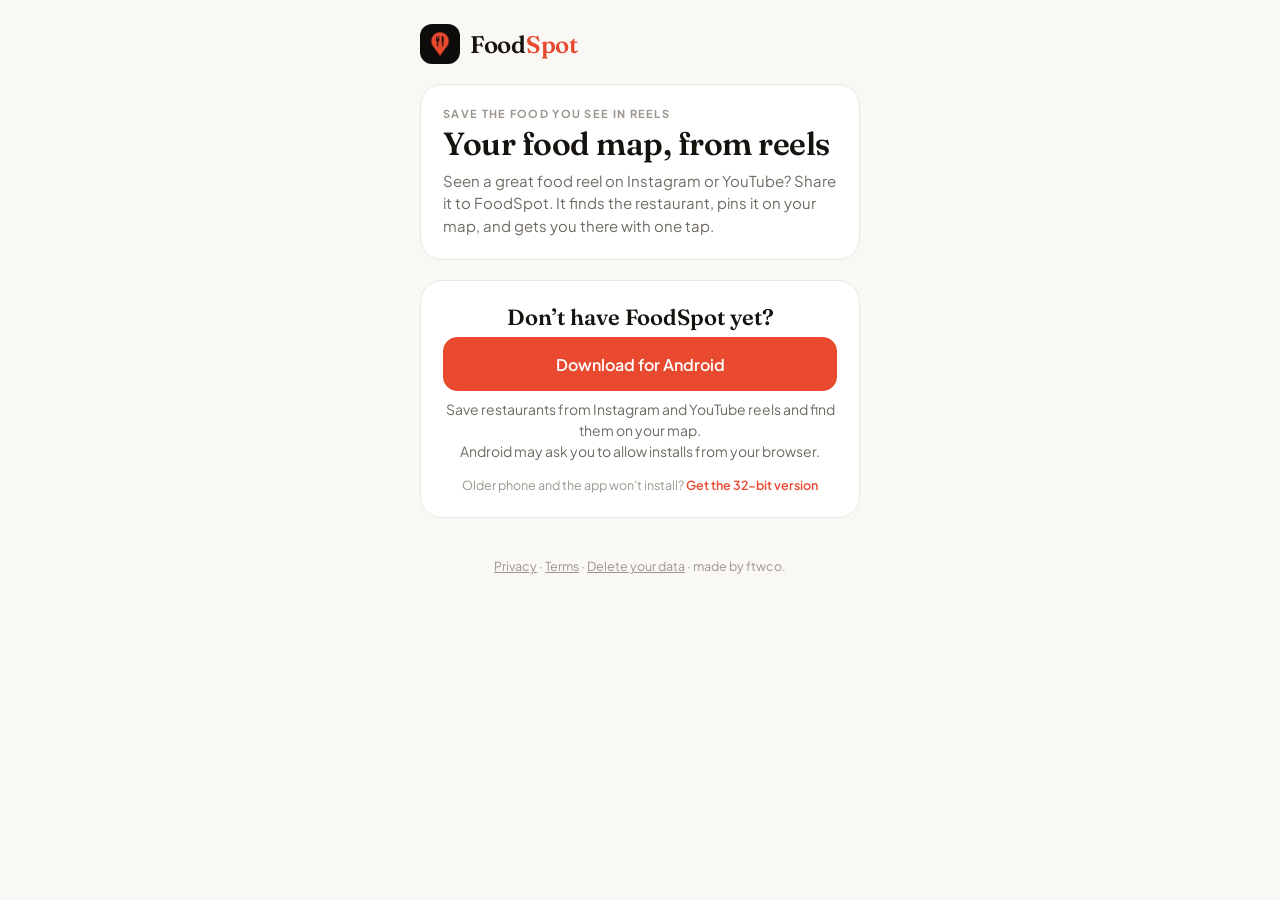
==== s/index.html @ ebea8054 "Home page with download links; shared-spot page moves to /s/; privacy, terms, delete-data" ====
<!doctype html>
<html lang="en">
<head>
<meta charset="utf-8" />
<meta name="viewport" content="width=device-width, initial-scale=1, viewport-fit=cover" />
<title>FoodSpot</title>
<meta name="description" content="A restaurant shared with you on FoodSpot." />
<meta name="theme-color" content="#0D0C0B" />
<link rel="icon" href="../icon.png" />
<link rel="preconnect" href="https://fonts.googleapis.com" />
<link rel="preconnect" href="https://fonts.gstatic.com" crossorigin />
<link rel="stylesheet" href="https://fonts.googleapis.com/css2?family=Fraunces:opsz,wght@9..144,600&family=Plus+Jakarta+Sans:wght@400;500;600;700&display=swap" />
<!--
  FoodSpot share landing page. Static: the spot travels in the URL fragment
  (#<base64url JSON>, format v1, same as src/lib/spot-codec.ts), so no server is needed.
  On Android it first tries to open the app (foodspot://add?d=…) and comes back here with
  ?noapp=1 if FoodSpot isn't installed. Set APK_URL below when the APK is published.
-->
<style>
  :root {
    --bg: #FAF8F4; --card: #FFFFFF; --text: #16130F; --muted: #6F6A62; --faint: #9C968C;
    --border: #ECE7DF; --accent: #E8492F; --accent-soft: #FDE9E4; --on-accent: #FFFFFF;
  }
  @media (prefers-color-scheme: dark) {
    :root:not([data-theme="light"]) {
      --bg: #0D0C0B; --card: #181614; --text: #F6F3EE; --muted: #ABA59C; --faint: #7A746B;
      --border: #2A2723; --accent: #FF6A47; --accent-soft: #3A1C14;
    }
  }
  * { box-sizing: border-box; }
  html, body { margin: 0; background: var(--bg); color: var(--text); }
  body {
    font-family: 'Plus Jakarta Sans', system-ui, sans-serif;
    min-height: 100vh; display: flex; justify-content: center;
    padding: max(24px, env(safe-area-inset-top)) 16px 40px;
    -webkit-font-smoothing: antialiased;
  }
  main { width: 100%; max-width: 440px; display: flex; flex-direction: column; gap: 20px; }
  .brand { display: flex; align-items: center; gap: 10px; }
  .brand img { width: 40px; height: 40px; border-radius: 12px; }
  .wordmark { font-family: Fraunces, Georgia, serif; font-size: 24px; font-weight: 600; letter-spacing: -0.3px; }
  .wordmark span { color: var(--accent); }
  .card { background: var(--card); border: 1px solid var(--border); border-radius: 22px; padding: 22px; }
  .label { font-size: 11px; font-weight: 700; letter-spacing: 1.3px; text-transform: uppercase; color: var(--faint); }
  h1 { font-family: Fraunces, Georgia, serif; font-weight: 600; font-size: 32px; line-height: 1.12; letter-spacing: -0.5px; margin: 6px 0 8px; overflow-wrap: anywhere; }
  .address { color: var(--muted); font-size: 15px; line-height: 1.5; margin: 0; }
  .creator { display: flex; align-items: center; gap: 12px; margin-top: 18px; padding-top: 18px; border-top: 1px solid var(--border); }
  .avatar { width: 40px; height: 40px; border-radius: 50%; background: var(--accent-soft); color: var(--accent); display: grid; place-items: center; font-weight: 700; flex: none; }
  .creator .who { font-weight: 700; }
  .creator .handle { color: var(--muted); font-size: 14px; }
  .actions { display: grid; gap: 10px; }
  .row { display: grid; grid-template-columns: 1fr 1fr; gap: 10px; }
  .btn { display: flex; align-items: center; justify-content: center; gap: 8px; height: 54px; border-radius: 14px; font: 600 16px 'Plus Jakarta Sans', system-ui, sans-serif; text-decoration: none; border: 1.5px solid var(--border); color: var(--text); background: transparent; cursor: pointer; }
  .btn.primary { background: var(--accent); border-color: var(--accent); color: var(--on-accent); }
  .btn:active { opacity: .75; }
  .download { text-align: center; }
  .download p { color: var(--muted); font-size: 14px; line-height: 1.5; margin: 8px 0 0; }
  .download .older { font-size: 12.5px; color: var(--faint); margin-top: 14px; }
  .download .older a { color: var(--accent); font-weight: 600; text-decoration: none; }
  .download h2 { font-family: Fraunces, Georgia, serif; font-weight: 600; font-size: 22px; margin: 0 0 6px; }
  .links a { color: inherit; }
  .note { color: var(--faint); font-size: 12.5px; text-align: center; margin: 0; }
  .hidden { display: none !important; }
</style>
</head>
<body>
<main>
  <div class="brand">
    <img src="../icon.png" alt="" />
    <div class="wordmark">Food<span>Spot</span></div>
  </div>

  <section class="card" id="spot">
    <div class="label" id="place">Shared with you</div>
    <h1 id="name">A food spot for you</h1>
    <p class="address" id="address">Open this link on your phone to see it in FoodSpot.</p>
    <div class="creator hidden" id="creator">
      <div class="avatar" id="initial"></div>
      <div>
        <div class="label">From the reel by</div>
        <div><span class="who" id="who"></span> <span class="handle" id="handle"></span></div>
      </div>
    </div>
  </section>

  <div class="actions" id="actions">
    <a class="btn primary" id="open" href="#">Open in FoodSpot</a>
    <div class="row">
      <a class="btn" id="directions" target="_blank" rel="noopener">Directions</a>
      <a class="btn" id="reel" target="_blank" rel="noopener">Watch the reel</a>
    </div>
  </div>

  <section class="card download">
    <h2>Don’t have FoodSpot yet?</h2>
    <a class="btn primary" id="download" href="#">Download for Android</a>
    <p>Save restaurants from Instagram and YouTube reels and find them on your map.<br />
      Android may ask you to allow installs from your browser.</p>
    <p class="older" id="older-wrap">Older phone and the app won’t install?
      <a id="download32" href="#">Get the 32-bit version</a></p>
  </section>

  <p class="note" id="note"></p>
  <p class="note links"><a href="../privacy">Privacy</a> · <a href="../terms">Terms</a> · <a href="../delete-data">Delete your data</a> · made by ftwco.</p>
</main>

<script>
(function () {
  // Where the APK is downloaded from (e.g. a GitHub Releases "latest" asset URL).
  // FoodSpot.apk is 64-bit only (nearly every phone); FoodSpot-32bit.apk is for older phones.
  var APK_URL = 'https://github.com/sandeepkramesan/foodspot/releases/latest/download/FoodSpot.apk';
  var APK_32_URL = 'https://github.com/sandeepkramesan/foodspot/releases/latest/download/FoodSpot-32bit.apk';
  var PACKAGE = 'com.foodspot.app';

  var B64 = 'ABCDEFGHIJKLMNOPQRSTUVWXYZabcdefghijklmnopqrstuvwxyz0123456789-_';
  function decode(s) {
    var clean = s.replace(/[^A-Za-z0-9_-]/g, ''), bytes = [];
    for (var i = 0; i < clean.length; i += 4) {
      var chunk = clean.slice(i, i + 4), padded = (chunk + 'AAAA').slice(0, 4), n = 0;
      for (var j = 0; j < 4; j++) n = (n << 6) | B64.indexOf(padded[j]);
      bytes.push((n >> 16) & 255);
      if (chunk.length > 2) bytes.push((n >> 8) & 255);
      if (chunk.length > 3) bytes.push(n & 255);
    }
    var pct = bytes.map(function (b) { return '%' + ('0' + b.toString(16)).slice(-2); }).join('');
    return JSON.parse(decodeURIComponent(pct));
  }
  function $(id) { return document.getElementById(id); }
  function cityLabel(address) {
    var parts = address.split(',').map(function (p) { return p.trim(); })
      .filter(function (p) { return p && !/\bWard$|\bZone \d+$|^\d{4,6}$/i.test(p); });
    if (parts.length && /^(india|united states|usa|united kingdom|uk|uae|united arab emirates|singapore)$/i.test(parts[parts.length - 1])) parts.pop();
    if (parts.length >= 4) parts.pop();
    return parts.slice(-2).join(' · ');
  }

  var payload = location.hash.slice(1);
  var spot = null;
  try { spot = payload ? decode(payload) : null; } catch (e) { spot = null; }
  if (!spot || spot.v !== 1) spot = null;

  var isAndroid = /Android/i.test(navigator.userAgent);
  var appLink = spot ? 'foodspot://add?d=' + payload : 'foodspot://';
  var noApp = /[?&]noapp=1/.test(location.search);
  var fallback = location.origin + location.pathname + '?noapp=1' + location.hash;
  var intentLink = 'intent://' + appLink.replace('foodspot://', '') +
    '#Intent;scheme=foodspot;package=' + PACKAGE +
    ';S.browser_fallback_url=' + encodeURIComponent(fallback) + ';end';

  if (APK_URL) $('download').href = APK_URL;
  else { $('download').removeAttribute('href'); $('download').textContent = 'Android app coming soon'; }
  if (APK_32_URL) $('download32').href = APK_32_URL; else $('older-wrap').classList.add('hidden');

  if (!spot) {
    $('actions').classList.add('hidden');
    if (payload) {
      $('note').textContent = 'This link looks incomplete. Ask your friend to share it again.';
    } else {
      // Home page (no shared spot).
      $('place').textContent = 'Save the food you see in reels';
      $('name').textContent = 'Your food map, from reels';
      $('address').textContent = 'Seen a great food reel on Instagram or YouTube? Share it to FoodSpot. ' +
        'It finds the restaurant, pins it on your map, and gets you there with one tap.';
    }
    return;
  }

  document.title = spot.n + ' · FoodSpot';
  $('place').textContent = cityLabel(spot.a || '') || 'Shared with you';
  $('name').textContent = spot.n;
  $('address').textContent = spot.a || '';
  if (spot.c && (spot.c.n || spot.c.h)) {
    $('creator').classList.remove('hidden');
    $('who').textContent = spot.c.n || '@' + spot.c.h;
    $('handle').textContent = spot.c.n && spot.c.h ? '@' + spot.c.h : '';
    $('initial').textContent = ((spot.c.n || spot.c.h).replace(/^[^\p{L}\p{N}]+/u, '')[0] || '?').toUpperCase();
  }
  var dest = spot.nb === 'pin' ? spot.la + ',' + spot.lo : [spot.n, spot.a].filter(Boolean).join(', ');
  $('directions').href = 'https://www.google.com/maps/dir/?api=1&destination=' + encodeURIComponent(dest);
  if (spot.u) $('reel').href = spot.u; else $('reel').classList.add('hidden');
  $('open').href = isAndroid ? intentLink : appLink;

  if (noApp) {
    $('note').textContent = 'FoodSpot isn’t installed on this phone yet. Download it, then open this link again.';
    $('open').classList.remove('primary');
  } else if (isAndroid) {
    // Opens the app if installed; otherwise Chrome loads the ?noapp=1 fallback (this page).
    location.replace(intentLink);
  }
})();
</script>
</body>
</html>
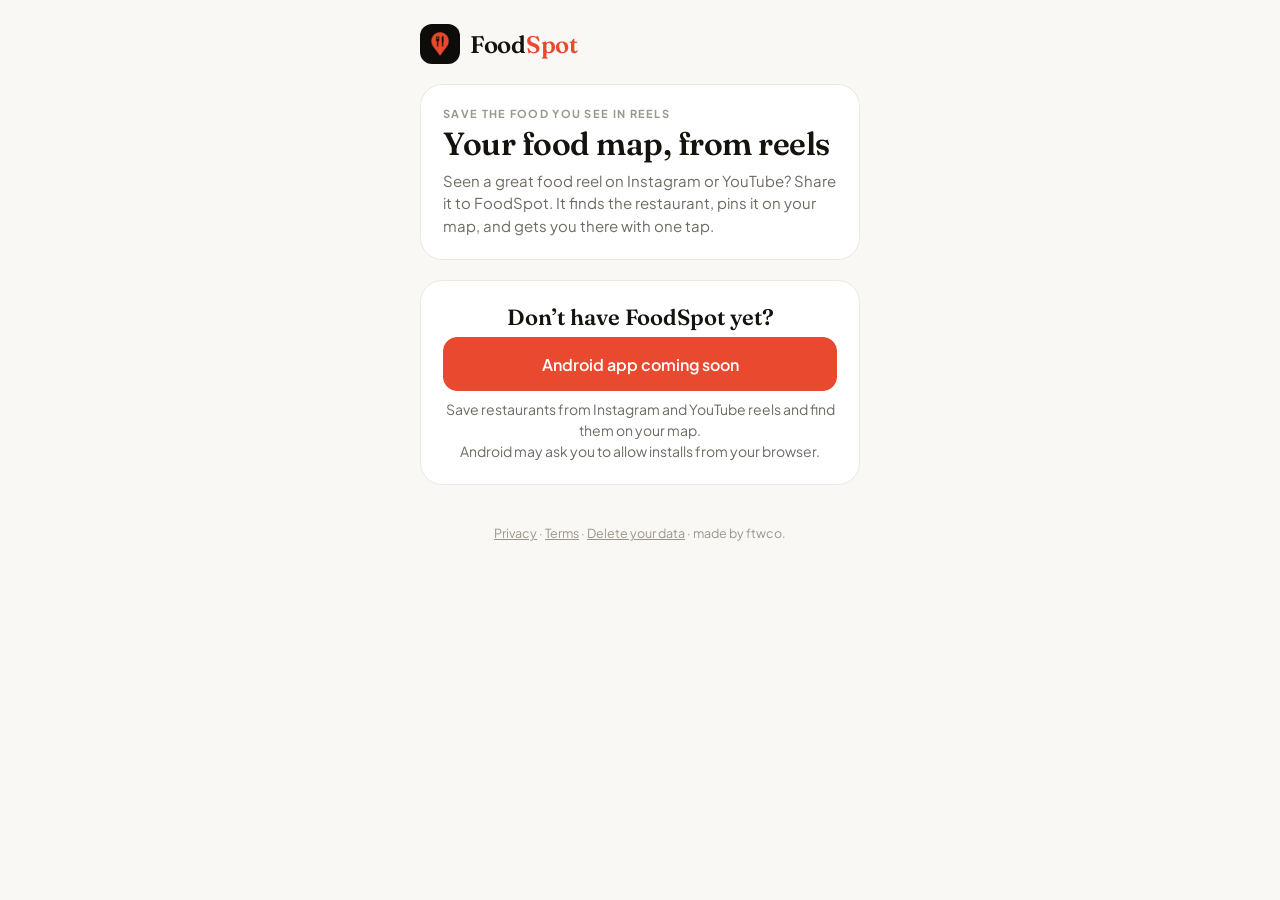
==== commit a8f7d911: "Coming soon: hide the home page and download links until the Google Play launch" ====
--- a/s/index.html
+++ b/s/index.html
@@ -108,8 +108,9 @@
 (function () {
   // Where the APK is downloaded from (e.g. a GitHub Releases "latest" asset URL).
   // FoodSpot.apk is 64-bit only (nearly every phone); FoodSpot-32bit.apk is for older phones.
-  var APK_URL = 'https://github.com/sandeepkramesan/foodspot/releases/latest/download/FoodSpot.apk';
-  var APK_32_URL = 'https://github.com/sandeepkramesan/foodspot/releases/latest/download/FoodSpot-32bit.apk';
+  // Empty until FoodSpot is on Google Play: the card then says "Android app coming soon".
+  var APK_URL = '';
+  var APK_32_URL = '';
   var PACKAGE = 'com.foodspot.app';
 
   var B64 = 'ABCDEFGHIJKLMNOPQRSTUVWXYZabcdefghijklmnopqrstuvwxyz0123456789-_';
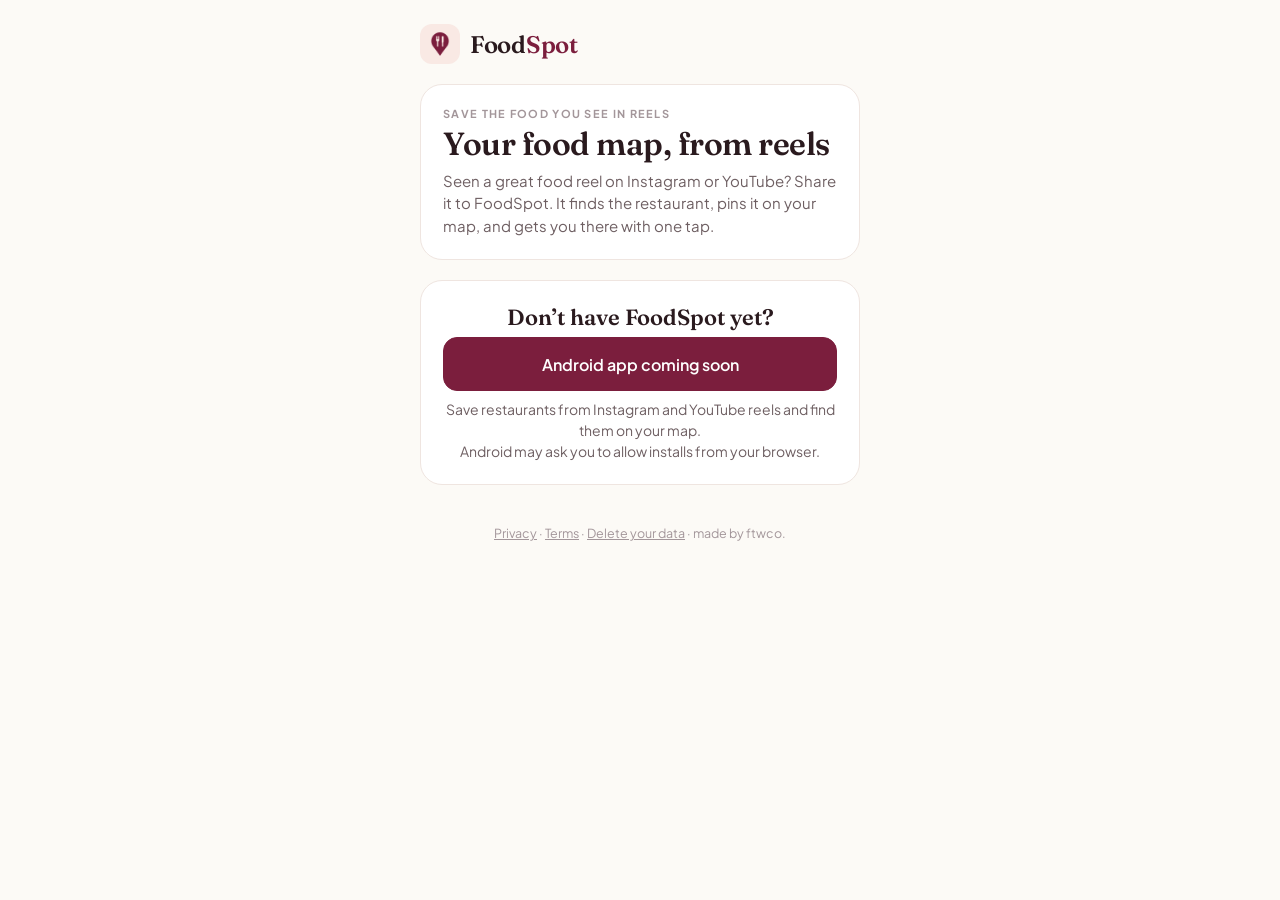
==== commit 12ae97ae: "Wine & Olive palette on every page, new icon and share card" ====
--- a/s/index.html
+++ b/s/index.html
@@ -5,27 +5,35 @@
 <meta name="viewport" content="width=device-width, initial-scale=1, viewport-fit=cover" />
 <title>FoodSpot</title>
 <meta name="description" content="A restaurant shared with you on FoodSpot." />
-<meta name="theme-color" content="#0D0C0B" />
+<meta name="theme-color" content="#FCFAF6" />
+<!-- Link previews (WhatsApp, Telegram…). For short links (/s/<id>) the site Worker
+     (site/src/index.js) fills in the spot's name and address. -->
+<meta property="og:type" content="website" />
+<meta property="og:site_name" content="FoodSpot" />
+<meta property="og:title" content="FoodSpot" />
+<meta property="og:description" content="A restaurant shared with you on FoodSpot." />
+<meta property="og:url" content="https://foodspot.app/s/" />
+<meta property="og:image" content="https://foodspot.app/share-card.png" />
+<meta property="og:image:width" content="1200" />
+<meta property="og:image:height" content="630" />
+<meta name="twitter:card" content="summary_large_image" />
 <link rel="icon" href="../icon.png" />
 <link rel="preconnect" href="https://fonts.googleapis.com" />
 <link rel="preconnect" href="https://fonts.gstatic.com" crossorigin />
 <link rel="stylesheet" href="https://fonts.googleapis.com/css2?family=Fraunces:opsz,wght@9..144,600&family=Plus+Jakarta+Sans:wght@400;500;600;700&display=swap" />
 <!--
-  FoodSpot share landing page. Static: the spot travels in the URL fragment
-  (#<base64url JSON>, format v1, same as src/lib/spot-codec.ts), so no server is needed.
+  FoodSpot share landing page. The spot is a base64url JSON payload (format v1, same as
+  src/lib/spot-codec.ts): short links /s/<id> get it from the site Worker (window.FS_PAYLOAD),
+  older long links carry it in the URL fragment (#<payload>).
   On Android it first tries to open the app (foodspot://add?d=…) and comes back here with
   ?noapp=1 if FoodSpot isn't installed. Set APK_URL below when the APK is published.
 -->
 <style>
   :root {
-    --bg: #FAF8F4; --card: #FFFFFF; --text: #16130F; --muted: #6F6A62; --faint: #9C968C;
-    --border: #ECE7DF; --accent: #E8492F; --accent-soft: #FDE9E4; --on-accent: #FFFFFF;
-  }
-  @media (prefers-color-scheme: dark) {
-    :root:not([data-theme="light"]) {
-      --bg: #0D0C0B; --card: #181614; --text: #F6F3EE; --muted: #ABA59C; --faint: #7A746B;
-      --border: #2A2723; --accent: #FF6A47; --accent-soft: #3A1C14;
-    }
+    /* Wine & Olive palette (same as the app). Light only. */
+    --bg: #FCFAF6; --card: #FFFFFF; --text: #2A1A1E; --muted: #6E5F62; --faint: #A3969A;
+    --border: #EFE5E0; --accent: #7B1E3D; --accent-soft: #F9E9E4; --on-accent: #FFFFFF; --olive: #8A9A5B;
+    color-scheme: light;
   }
   * { box-sizing: border-box; }
   html, body { margin: 0; background: var(--bg); color: var(--text); }
@@ -135,13 +143,14 @@
     return parts.slice(-2).join(' · ');
   }
 
-  var payload = location.hash.slice(1);
+  var payload = location.hash.slice(1) || window.FS_PAYLOAD || '';
   var spot = null;
   try { spot = payload ? decode(payload) : null; } catch (e) { spot = null; }
   if (!spot || spot.v !== 1) spot = null;
 
   var isAndroid = /Android/i.test(navigator.userAgent);
   var appLink = spot ? 'foodspot://add?d=' + payload : 'foodspot://';
+  // Short links keep their path (/s/<id>); the Worker fills the payload in again on the way back.
   var noApp = /[?&]noapp=1/.test(location.search);
   var fallback = location.origin + location.pathname + '?noapp=1' + location.hash;
   var intentLink = 'intent://' + appLink.replace('foodspot://', '') +
@@ -154,7 +163,8 @@
 
   if (!spot) {
     $('actions').classList.add('hidden');
-    if (payload) {
+    // FS_MISSING: a short link the server doesn't know (mistyped, or its owner deleted their account).
+    if (payload || window.FS_MISSING) {
       $('note').textContent = 'This link looks incomplete. Ask your friend to share it again.';
     } else {
       // Home page (no shared spot).
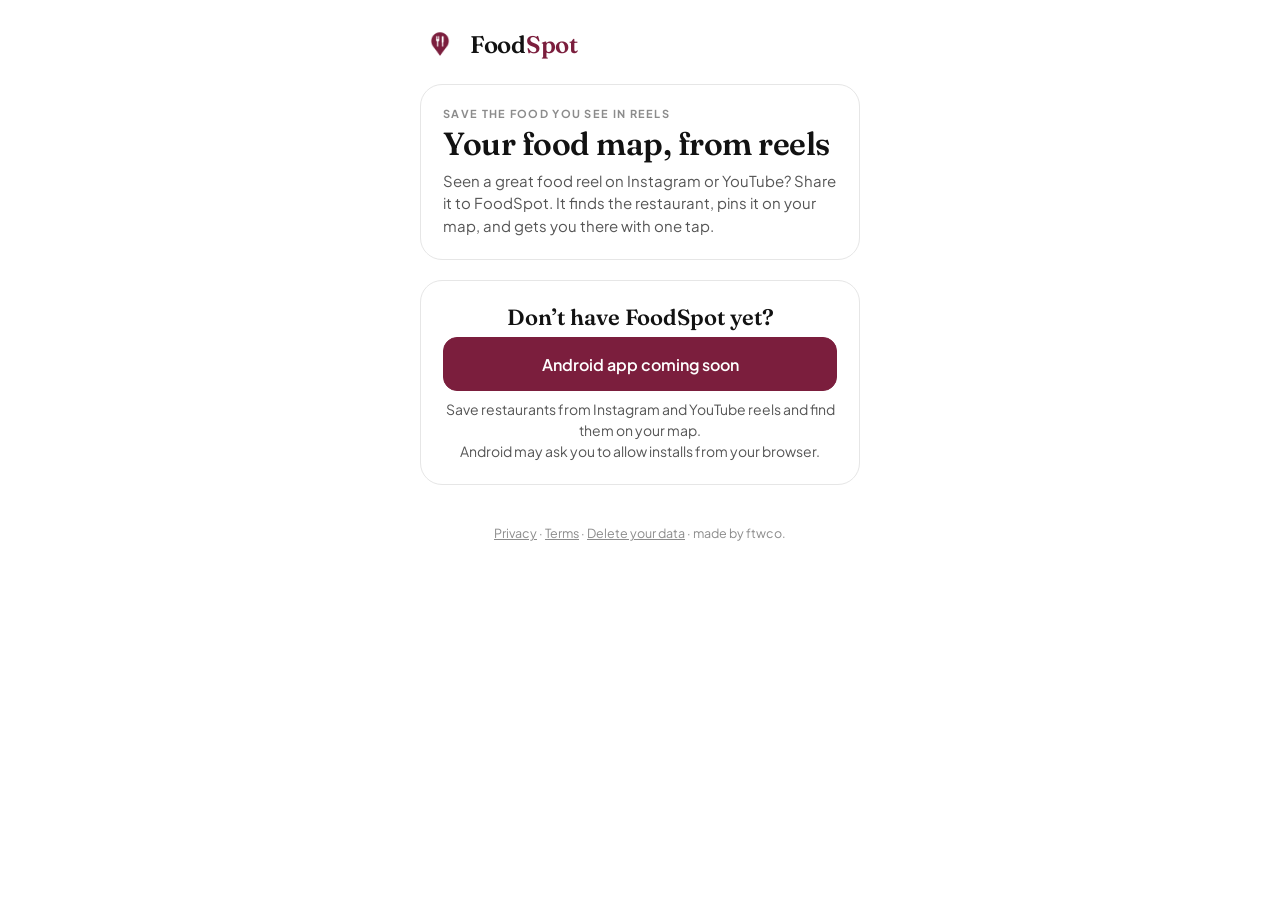
==== commit 04fb30db: "Crisp white look: white pages, new icon and share card" ====
--- a/s/index.html
+++ b/s/index.html
@@ -5,7 +5,7 @@
 <meta name="viewport" content="width=device-width, initial-scale=1, viewport-fit=cover" />
 <title>FoodSpot</title>
 <meta name="description" content="A restaurant shared with you on FoodSpot." />
-<meta name="theme-color" content="#FCFAF6" />
+<meta name="theme-color" content="#FFFFFF" />
 <!-- Link previews (WhatsApp, Telegram…). For short links (/s/<id>) the site Worker
      (site/src/index.js) fills in the spot's name and address. -->
 <meta property="og:type" content="website" />
@@ -31,8 +31,8 @@
 <style>
   :root {
     /* Wine & Olive palette (same as the app). Light only. */
-    --bg: #FCFAF6; --card: #FFFFFF; --text: #2A1A1E; --muted: #6E5F62; --faint: #A3969A;
-    --border: #EFE5E0; --accent: #7B1E3D; --accent-soft: #F9E9E4; --on-accent: #FFFFFF; --olive: #8A9A5B;
+    --bg: #FFFFFF; --card: #FFFFFF; --text: #121212; --muted: #555555; --faint: #8C8C8C;
+    --border: #E6E6E6; --accent: #7B1E3D; --accent-soft: #FFFFFF; --on-accent: #FFFFFF; --olive: #3E8E22;
     color-scheme: light;
   }
   * { box-sizing: border-box; }
@@ -53,7 +53,7 @@
   h1 { font-family: Fraunces, Georgia, serif; font-weight: 600; font-size: 32px; line-height: 1.12; letter-spacing: -0.5px; margin: 6px 0 8px; overflow-wrap: anywhere; }
   .address { color: var(--muted); font-size: 15px; line-height: 1.5; margin: 0; }
   .creator { display: flex; align-items: center; gap: 12px; margin-top: 18px; padding-top: 18px; border-top: 1px solid var(--border); }
-  .avatar { width: 40px; height: 40px; border-radius: 50%; background: var(--accent-soft); color: var(--accent); display: grid; place-items: center; font-weight: 700; flex: none; }
+  .avatar { width: 40px; height: 40px; border-radius: 50%; background: var(--accent); color: var(--on-accent); display: grid; place-items: center; font-weight: 700; flex: none; }
   .creator .who { font-weight: 700; }
   .creator .handle { color: var(--muted); font-size: 14px; }
   .actions { display: grid; gap: 10px; }
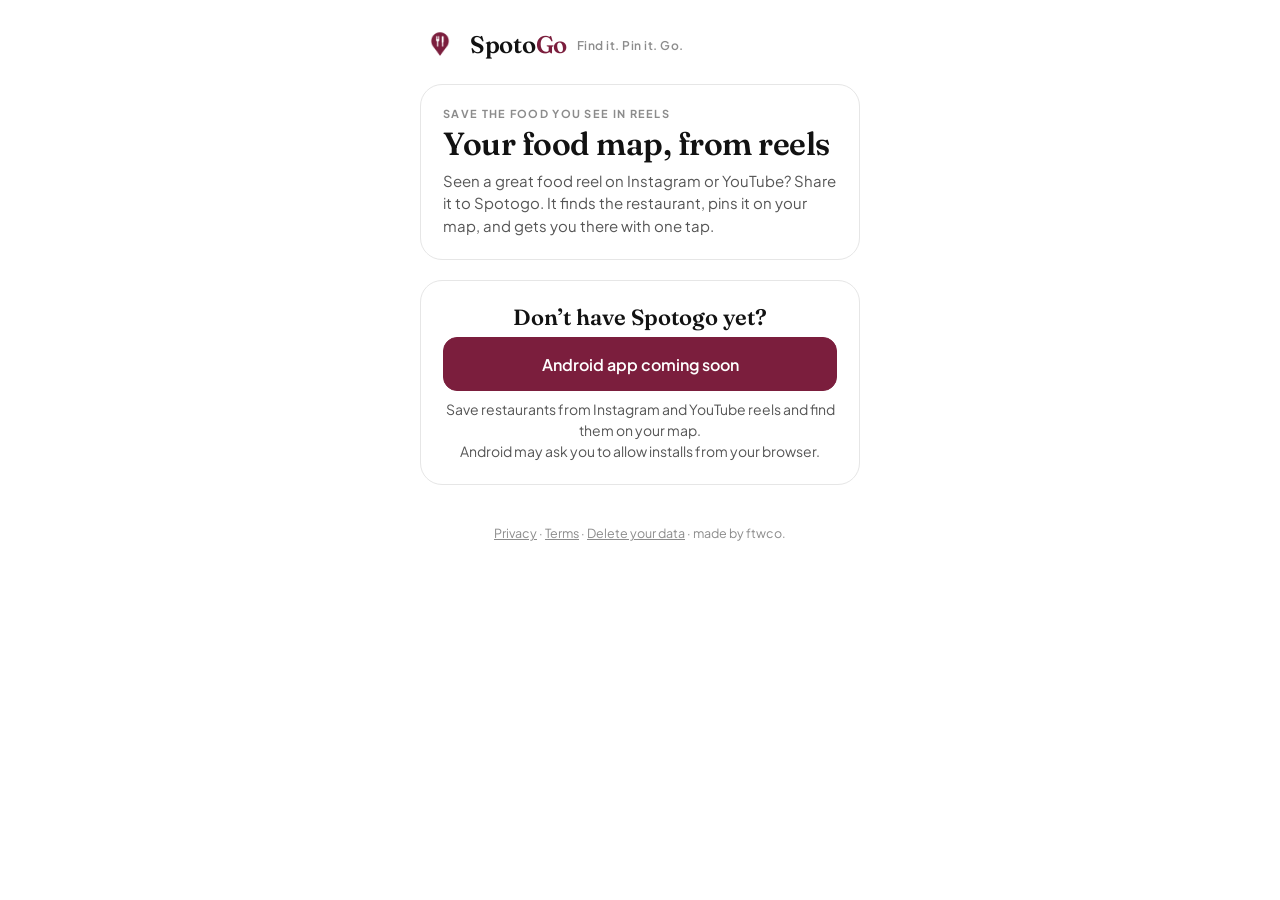
==== commit 5aad743e: "Spotogo: renamed site (formerly FoodSpot), tagline, mail images" ====
--- a/s/index.html
+++ b/s/index.html
@@ -3,17 +3,17 @@
 <head>
 <meta charset="utf-8" />
 <meta name="viewport" content="width=device-width, initial-scale=1, viewport-fit=cover" />
-<title>FoodSpot</title>
-<meta name="description" content="A restaurant shared with you on FoodSpot." />
+<title>Spotogo</title>
+<meta name="description" content="A restaurant shared with you on Spotogo." />
 <meta name="theme-color" content="#FFFFFF" />
 <!-- Link previews (WhatsApp, Telegram…). For short links (/s/<id>) the site Worker
      (site/src/index.js) fills in the spot's name and address. -->
 <meta property="og:type" content="website" />
-<meta property="og:site_name" content="FoodSpot" />
-<meta property="og:title" content="FoodSpot" />
-<meta property="og:description" content="A restaurant shared with you on FoodSpot." />
-<meta property="og:url" content="https://foodspot.app/s/" />
-<meta property="og:image" content="https://foodspot.app/share-card.png" />
+<meta property="og:site_name" content="Spotogo" />
+<meta property="og:title" content="Spotogo" />
+<meta property="og:description" content="A restaurant shared with you on Spotogo." />
+<meta property="og:url" content="https://spotogo.in/s/" />
+<meta property="og:image" content="https://spotogo.in/share-card.png" />
 <meta property="og:image:width" content="1200" />
 <meta property="og:image:height" content="630" />
 <meta name="twitter:card" content="summary_large_image" />
@@ -22,11 +22,11 @@
 <link rel="preconnect" href="https://fonts.gstatic.com" crossorigin />
 <link rel="stylesheet" href="https://fonts.googleapis.com/css2?family=Fraunces:opsz,wght@9..144,600&family=Plus+Jakarta+Sans:wght@400;500;600;700&display=swap" />
 <!--
-  FoodSpot share landing page. The spot is a base64url JSON payload (format v1, same as
+  Spotogo share landing page. The spot is a base64url JSON payload (format v1, same as
   src/lib/spot-codec.ts): short links /s/<id> get it from the site Worker (window.FS_PAYLOAD),
   older long links carry it in the URL fragment (#<payload>).
-  On Android it first tries to open the app (foodspot://add?d=…) and comes back here with
-  ?noapp=1 if FoodSpot isn't installed. Set APK_URL below when the APK is published.
+  On Android it first tries to open the app (spotogo://add?d=…) and comes back here with
+  ?noapp=1 if Spotogo isn't installed. Set APK_URL below when the APK is published.
 -->
 <style>
   :root {
@@ -48,6 +48,7 @@
   .brand img { width: 40px; height: 40px; border-radius: 12px; }
   .wordmark { font-family: Fraunces, Georgia, serif; font-size: 24px; font-weight: 600; letter-spacing: -0.3px; }
   .wordmark span { color: var(--accent); }
+  .tagline { font-size: 12px; font-weight: 600; letter-spacing: 0.04em; color: var(--faint); margin-top: 2px; }
   .card { background: var(--card); border: 1px solid var(--border); border-radius: 22px; padding: 22px; }
   .label { font-size: 11px; font-weight: 700; letter-spacing: 1.3px; text-transform: uppercase; color: var(--faint); }
   h1 { font-family: Fraunces, Georgia, serif; font-weight: 600; font-size: 32px; line-height: 1.12; letter-spacing: -0.5px; margin: 6px 0 8px; overflow-wrap: anywhere; }
@@ -75,13 +76,14 @@
 <main>
   <div class="brand">
     <img src="../icon.png" alt="" />
-    <div class="wordmark">Food<span>Spot</span></div>
+    <div class="wordmark">Spoto<span>Go</span></div>
+    <div class="tagline">Find it. Pin it. Go.</div>
   </div>
 
   <section class="card" id="spot">
     <div class="label" id="place">Shared with you</div>
     <h1 id="name">A food spot for you</h1>
-    <p class="address" id="address">Open this link on your phone to see it in FoodSpot.</p>
+    <p class="address" id="address">Open this link on your phone to see it in Spotogo.</p>
     <div class="creator hidden" id="creator">
       <div class="avatar" id="initial"></div>
       <div>
@@ -92,7 +94,7 @@
   </section>
 
   <div class="actions" id="actions">
-    <a class="btn primary" id="open" href="#">Open in FoodSpot</a>
+    <a class="btn primary" id="open" href="#">Open in Spotogo</a>
     <div class="row">
       <a class="btn" id="directions" target="_blank" rel="noopener">Directions</a>
       <a class="btn" id="reel" target="_blank" rel="noopener">Watch the reel</a>
@@ -100,7 +102,7 @@
   </div>
 
   <section class="card download">
-    <h2>Don’t have FoodSpot yet?</h2>
+    <h2>Don’t have Spotogo yet?</h2>
     <a class="btn primary" id="download" href="#">Download for Android</a>
     <p>Save restaurants from Instagram and YouTube reels and find them on your map.<br />
       Android may ask you to allow installs from your browser.</p>
@@ -115,11 +117,11 @@
 <script>
 (function () {
   // Where the APK is downloaded from (e.g. a GitHub Releases "latest" asset URL).
-  // FoodSpot.apk is 64-bit only (nearly every phone); FoodSpot-32bit.apk is for older phones.
-  // Empty until FoodSpot is on Google Play: the card then says "Android app coming soon".
+  // Spotogo.apk is 64-bit only (nearly every phone); Spotogo-32bit.apk is for older phones.
+  // Empty until Spotogo is on Google Play: the card then says "Android app coming soon".
   var APK_URL = '';
   var APK_32_URL = '';
-  var PACKAGE = 'com.foodspot.app';
+  var PACKAGE = 'com.spotogo.app';
 
   var B64 = 'ABCDEFGHIJKLMNOPQRSTUVWXYZabcdefghijklmnopqrstuvwxyz0123456789-_';
   function decode(s) {
@@ -149,12 +151,12 @@
   if (!spot || spot.v !== 1) spot = null;
 
   var isAndroid = /Android/i.test(navigator.userAgent);
-  var appLink = spot ? 'foodspot://add?d=' + payload : 'foodspot://';
+  var appLink = spot ? 'spotogo://add?d=' + payload : 'spotogo://';
   // Short links keep their path (/s/<id>); the Worker fills the payload in again on the way back.
   var noApp = /[?&]noapp=1/.test(location.search);
   var fallback = location.origin + location.pathname + '?noapp=1' + location.hash;
-  var intentLink = 'intent://' + appLink.replace('foodspot://', '') +
-    '#Intent;scheme=foodspot;package=' + PACKAGE +
+  var intentLink = 'intent://' + appLink.replace('spotogo://', '') +
+    '#Intent;scheme=spotogo;package=' + PACKAGE +
     ';S.browser_fallback_url=' + encodeURIComponent(fallback) + ';end';
 
   if (APK_URL) $('download').href = APK_URL;
@@ -170,13 +172,13 @@
       // Home page (no shared spot).
       $('place').textContent = 'Save the food you see in reels';
       $('name').textContent = 'Your food map, from reels';
-      $('address').textContent = 'Seen a great food reel on Instagram or YouTube? Share it to FoodSpot. ' +
+      $('address').textContent = 'Seen a great food reel on Instagram or YouTube? Share it to Spotogo. ' +
         'It finds the restaurant, pins it on your map, and gets you there with one tap.';
     }
     return;
   }
 
-  document.title = spot.n + ' · FoodSpot';
+  document.title = spot.n + ' · Spotogo';
   $('place').textContent = cityLabel(spot.a || '') || 'Shared with you';
   $('name').textContent = spot.n;
   $('address').textContent = spot.a || '';
@@ -192,7 +194,7 @@
   $('open').href = isAndroid ? intentLink : appLink;
 
   if (noApp) {
-    $('note').textContent = 'FoodSpot isn’t installed on this phone yet. Download it, then open this link again.';
+    $('note').textContent = 'Spotogo isn’t installed on this phone yet. Download it, then open this link again.';
     $('open').classList.remove('primary');
   } else if (isAndroid) {
     // Opens the app if installed; otherwise Chrome loads the ?noapp=1 fallback (this page).
